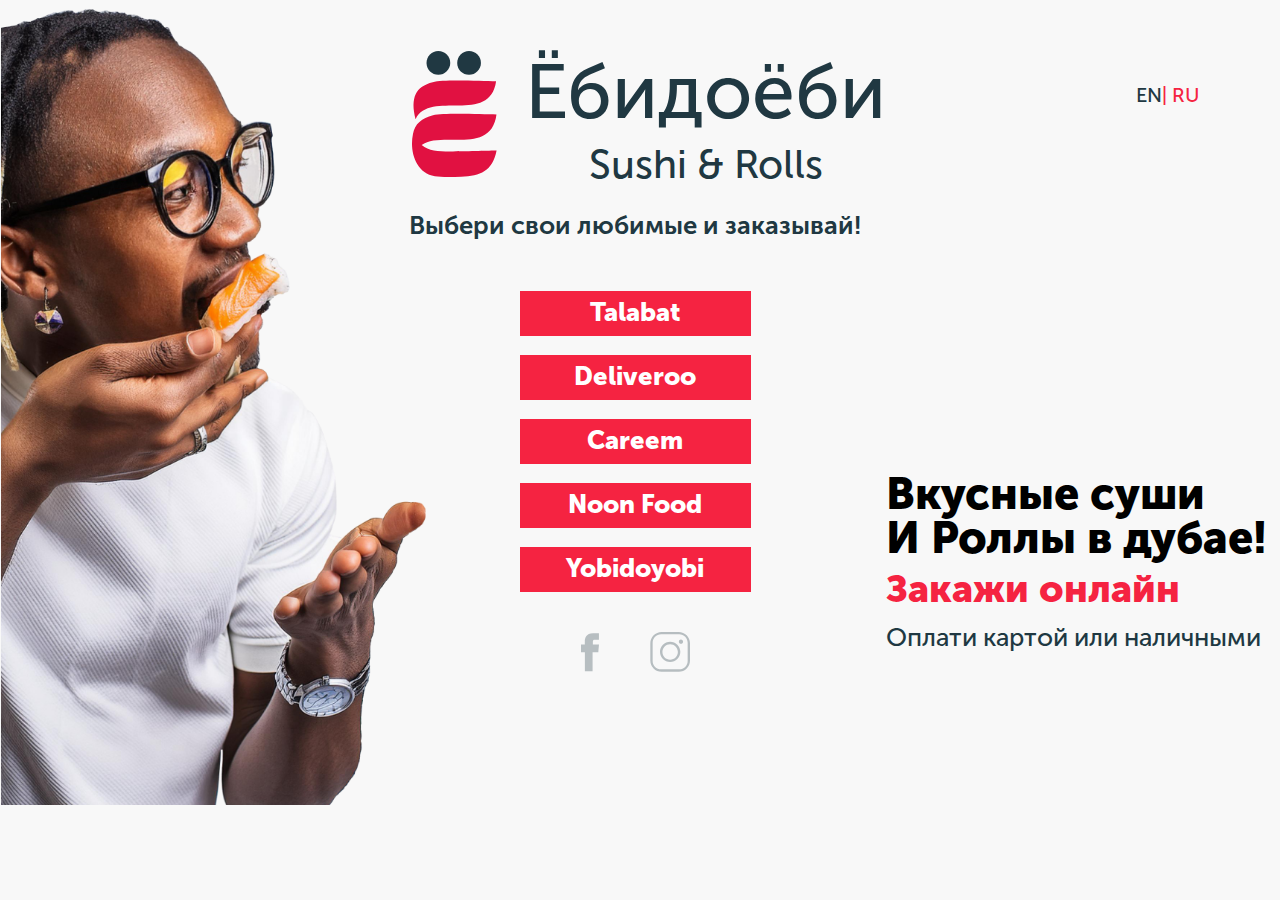
==== index_ru.html @ d7030547 "comm" ====
<!DOCTYPE html>
<html lang="en">
  <head>
    <meta charset="UTF-8" />
    <meta name="viewport" content="width=device-width, initial-scale=1.0" />
    <title>Yobi</title>
    <link rel="stylesheet" href="css/main.css" />
  </head>
  <body>
    <!DOCTYPE html>
    <html lang="en">
      <head>
        <meta charset="UTF-8" />
        <meta name="viewport" content="width=device-width, initial-scale=1.0" />
        <title>Моя страница</title>
      </head>
      <body>
        <div class="container">
          <div class="section">
            <!-- <div class="star" style="position: relative">
              <img class="star_1" src="/img/star.svg" alt="" />
              <img class="star_2" src="/img/star.svg" alt="" />
              <img class="star_3" src="/img/star.svg" alt="" />
              <img class="star_4" src="/img/star.svg" alt="" />
            </div> -->
            <img class="man-rolls" src="/img/man-rolls.png" alt="Изображение"
            style= />
          </div>
          <div class="section-center">
            <div class="block">
              <div class="lang-mobile">
                <p><a href="/index.html">EN</a></p>
                <p style="color: #f52341">| RU</p>
              </div>
              <div class="logo">
                <img
                  class="logo_g"
                  src="/img/logo.svg"
                  alt=""
                  width="139.31"
                  height="207"
                />
                <div class="title-logo">
                  <h1 class="text1-logo">Ёбидоёби</h1>
                  <p class="text1-desk">Sushi & Rolls</p>
                </div>
              </div>
              <p class="text-desk2-ru">Выбери свои любимые и заказывай!</p>
              <div
                class="buttons"
                style="
                  display: grid;
                  align-content: center;
                  justify-content: center;
                  justify-items: center;
                "
              >
                <button>
                  <a
                    href="https://www.talabat.com/uae/restaurant/702246/yobidoyobi-sushi-rolls?aid=1252"
                  >
                    Talabat</a
                  >
                </button>
                <button>
                  <a
                    href="https://deliveroo.ae/menu/dubai/dubai-business-bay/yobidoyobi-business-bay"
                    >Deliveroo</a
                  >
                </button>
                <button>
                  <a href="https://careem.me/YobidoyobiSushi">Careem</a>
                </button>
                <button>
                  <a href="https://food.noon.com/outlet/YBDYBRH67F/">
                    Noon Food</a
                  >
                </button>
                <button><a href="https://yobidoyobi.ae"></a> Yobidoyobi</button>

                <div class="social">
                  <a
                    href="https://www.facebook.com/profile.php?id=100092510825266"
                  >
                    <img
                      src="/img/facebook.svg"
                      alt=""
                      style="padding-right: 30px"
                  /></a>
                  <a href="https://www.instagram.com/sushiyobidoyobi.dubai">
                    <img src="/img/inst.svg" alt="" a
                  /></a>
                </div>
              </div>
            </div>
          </div>
          <div class="section-order">
            <div class="lang-desk">
              <p><a href="/index.html">EN</a></p>
              <p style="color: #f52341">| RU</p>
            </div>
            <div class="block-text">
              <p class="section-title">Вкусные суши <br />И Роллы в дубае!</p>
              <p class="section-description-color">Закажи онлайн</p>
              <p class="section-description-ru">Оплати картой или наличными</p>
            </div>
          </div>
        </div>
      </body>
    </html>
  </body>
</html>
---- css/main.css ----
@font-face {
  font-weight: 100; /* Соответствует значению normal */
  font-family: MuseoSans;
  src: url("../fonts/MuseoSansCyrl_100.otf");
}

@font-face {
  font-weight: 300; /* Соответствует значению bold */
  font-family: MuseoSans;
  src: url("../fonts/MuseoSansCyrl_300.otf");
}

@font-face {
  font-weight: 500;
  font-family: MuseoSans;
  src: url("../fonts/MuseoSansCyrl_500.otf");
}

@font-face {
  font-weight: 700;
  font-family: MuseoSans;
  src: url("../fonts/MuseoSansCyrl_700.otf");
}

@font-face {
  font-weight: 900;
  font-family: MuseoSans;
  src: url("../fonts/MuseoSansCyrl_900.otf");
}

body {
  position: relative;
  font-family: "Museo Sans Cyrl", sans-serif;
}

h1 {
  font-weight: 900;
}

i {
  font-weight: 100;
}

/* Box sizing rules */
*,
*::before,
*::after {
  box-sizing: border-box;
}

/* Prevent font size inflation */
html {
  -moz-text-size-adjust: none;
  -webkit-text-size-adjust: none;
  text-size-adjust: none;
}

/* Remove default margin in favour of better control in authored CSS */
body,
h1,
h2,
h3,
h4,
p,
figure,
blockquote,
dl,
dd {
  margin: 0;
  color: #203842;
}

/* Remove list styles on ul, ol elements with a list role, which suggests default styling will be removed */
ul[role="list"],
ol[role="list"] {
  list-style: none;
}

/* Set core body defaults */
body {
  line-height: 1.5;
}

/* Set shorter line heights on headings and interactive elements */
h1,
h2,
h3,
h4,
button,
input,
label {
  line-height: 1.1;
}

/* Balance text wrapping on headings */
h1,
h2,
h3,
h4 {
  text-wrap: balance;
}

/* A elements that don't have a class get default styles */
a:not([class]) {
  text-decoration-skip-ink: auto;
  color: currentColor;
  text-decoration: none;
}

/* Make images easier to work with */
img,
picture {
  padding: 1px;
}

/* Inherit fonts for inputs and buttons */
input,
textarea,
select {
  font: inherit;
}

/* Make sure textarea without a rows attribute are not tiny */
textarea:not([rows]) {
  min-height: 10em;
}

/* Anything that has been anchored to should have extra scroll margin */
:target {
  scroll-margin-block: 5ex;
}

body {
  background-color: #f8f8f8;
  margin: 0;
  padding: 0;
  font-family: "MuseoSans", Arial, sans-serif;
}
.container {
  max-width: auto;
  max-height: 100%;
  padding: 0;
  display: flex;
}
.section {
  max-width: 620px;
  flex: 1;
  border-radius: 10px;
}

.section_ru {
  flex: 1;
  border-radius: 10px;
  max-width: 620px;
}

.section-center {
  padding-top: 118px;
}

.section-center-ru {
  padding-top: 50px;
}

.title-logo {
  padding-left: 55px;
  display: flex;
  flex-direction: column;
  align-items: center;
}

.title-logo-ru {
  padding-left: 55px;
  display: flex;
  flex-direction: column;
  align-items: center;
}

.text1-logo {
  font-size: 5vw;
  font-weight: 700;
}

.text1-logo-ru {
  font-size: 95px;
  font-weight: 900;
}

.text1-desk {
  font-size: 40px;
}

.social {
  display: flex;
  justify-content: center;
  align-items: center;
  margin-top: 20px;
}
.social a {
  margin: 0 10px;
}
.block {
  display: flex;
  flex-direction: column;
  align-items: center;
  justify-content: center;
  width: 100%;
}

.text-desk2 {
  font-size: 46px;
  padding-bottom: 107px;
  padding-top: 47px;
  font-weight: 700;
}

.text-desk2-ru {
  padding-top: 37px;
  padding-bottom: 80px;
  font-size: 36px;
  font-weight: 700;
}

.section-description-ru {
  font-size: 35px;
}

.block-text {
  padding-right: 10px;
  padding-top: 450px;
  display: flex;
  flex-direction: column;
  align-items: flex-start;
  justify-content: center;
}

.block-text-ru {
  padding-right: 10px;
  padding-top: 550px;
  display: flex;
  flex-direction: column;
  align-items: flex-start;
  justify-content: center;
}
.buttons {
  margin-top: 20px;
}

.img {
  width: auto;
}

.man-rolls {
  height: 58vw;
  z-index: -1;
  position: absolute;
}

.logo {
  display: flex;
}
.logo_g {
  height: 11vw;
}

button {
  border: 0px;
  color: #fff;
  margin-bottom: 30px;
  height: 41px;
  font: inherit;
  background-color: #f52341;
  width: 239px;
  font-weight: 900;
  font-size: 30px;
}

.lang-desk {
  padding: 80px;
  display: flex;
  justify-content: flex-end;
  font-size: 20px;
}

.section-title {
  padding-right: 45px;
  font-size: 75px;
  font-weight: 900;
  color: #000;
  line-height: 100%;
}

.section-title-ru {
  padding-right: 45px;
  font-size: 60px;
  font-weight: 900;
  color: #000;
  line-height: 100%;
}

.section-description-color {
  font-size: 45px;
  font-weight: 900;
  color: #f52341;
}

.section-description-color-ru {
  font-size: 34px;
  font-weight: 900;
  color: #f52341;
}

.section-description {
  font-size: 52px;
}

.lang-mobile {
  display: none;
}

.star_1 {
  position: absolute;
  right: -1074px;
  top: 41px;
}

.star_2 {
  position: absolute;
  right: 14px;
  top: 359px;
}

.star_3 {
  position: absolute;
  right: -654px;
  top: 969px;
}

.star_4 {
  position: absolute;
  right: -774px;
  top: 359px;
}

@media only screen and (max-width: 1280px) {
  .man-rolls {
    z-index: -1;
    position: absolute;
    height: 63vw;
  }

  .section-center {
    padding-top: 50px;
  }

  .section-center-ru {
    padding-top: 50px;
  }

  .title-logo {
    padding-left: 1px;
    display: flex;
    flex-direction: column;
    align-items: center;
  }

  .title-logo-ru {
    padding-left: 1px;
    display: flex;
    flex-direction: column;
    align-items: center;
  }

  .logo_g {
    height: 10vw;
  }

  .text1-logo {
    font-size: 6vw;
    font-weight: 500;
  }

  .text1-logo-ru {
    font-size: 6vw;
    font-weight: 500;
  }

  .text-desk2 {
    font-size: 3vw;
    padding-bottom: 2vw;
    padding-top: 1vw;
    font-weight: 700;
  }

  .text-desk2-ru {
    font-size: 2vw;
    padding-bottom: 2vw;
    padding-top: 1vw;
    font-weight: 700;
  }

  .block-text {
    padding-right: 10px;
    padding-top: 22vw;
    display: flex;
    flex-direction: column;
    align-items: flex-start;
    justify-content: center;
  }

  .block-text-ru {
    padding-right: 10px;
    padding-top: 22vw;
    display: flex;
    flex-direction: column;
    align-items: flex-start;
    justify-content: center;
  }

  .section-title {
    padding-right: 3px;
    font-size: 3.5vw;
    font-weight: 900;
    color: #000;
    line-height: 100%;
  }

  .section-title-ru {
    padding-right: 3px;
    font-size: 3.5vw;
    font-weight: 900;
    color: #000;
    line-height: 100%;
  }

  .section-description-color {
    font-size: 3vw;
    font-weight: 900;
    color: #f52341;
  }

  .section-description-color-ru {
    font-size: 3vw;
    font-weight: 900;
    color: #f52341;
  }

  .section-description {
    font-size: 2vw;
  }

  .section-description-ru {
    font-size: 2vw;
  }

  button {
    border: 0px;
    color: #fff;
    margin-bottom: 1.5vw;
    height: 3.5vw;
    font: inherit;
    background-color: #f52341;
    width: 18vw;
    font-weight: 900;
    font-size: 2vw;
  }
}

@media only screen and (max-width: 576px) {
  .container {
    width: 90%; /* Ширина контейнера будет составлять 90% ширины экрана */
    margin: 0 auto;
    padding-right: 10px;
    display: flex;
    width: max-content;
    flex-direction: column;
  }

  .logo_g {
    height: 150px;
  }

  .text-desk2-ru {
    font-size: 4.5vw;
    padding-bottom: 2vw;
    padding-top: 1vw;
    font-weight: 700;
  }

  .title-logo {
    padding-left: 10px;
  }

  .block {
    padding-left: 20px;
    display: flex;
    flex-direction: column;
    align-items: flex-start;
    justify-content: center;
    width: 100%;
  }

  .section-title {
    font-size: 30px;
    font-weight: 900;
    color: #000;
    line-height: 100%;
  }

  .section-center {
    padding-top: 50px;
  }

  button {
    border: 0px;
    color: #fff;
    margin-bottom: 3.5vw;
    height: 7.5vw;
    font: inherit;
    background-color: #f52341;
    width: 47vw;
    font-weight: 900;
    font-size: 4vw;
  }

  .section-description-color {
    font-size: 18px;
    font-weight: 900;
    color: #f52341;
    padding-left: 126px;
  }

  .section-description {
    font-size: 22px;
  }

  .block-text {
    padding-top: 1px;
    display: flex;
    align-items: flex-start;
    margin-left: 15px;
    margin-top: 144px;
  }

  .text1-logo {
    font-size: 70px;
  }

  .man-rolls {
    margin-top: 387px;
    margin-left: 218px;
    height: 570px;
    transform: scale(-1, 1);
  }

  .text-desk2 {
    padding-left: 22px;
    font-size: 28px;
    margin-top: 20px;
    padding-bottom: 50px;
  }

  .lang-desk {
    display: none;
  }

  .lang-mobile {
    align-self: end;
    display: flex;
  }

  .section-description-ru {
    font-size: 18px;
  }

  .star_1 {
    position: absolute;
    right: 244px;
    top: 11px;
    width: 22px;
  }

  .star_2 {
    position: absolute;
    right: 92px;
    top: 404px;
    width: 22px;
  }

  .star_3 {
    width: 22px;
    position: absolute;
    right: 314px;
    top: 840px;
  }

  .star_4 {
    position: absolute;
    right: 488px;
    top: 832px;
    width: 22px;
  }
}

@media only screen and (max-width: 430px) {
  body {
    zoom: 0.7; /* Измените это значение по вашему усмотрению */
    /* или */
  }
}
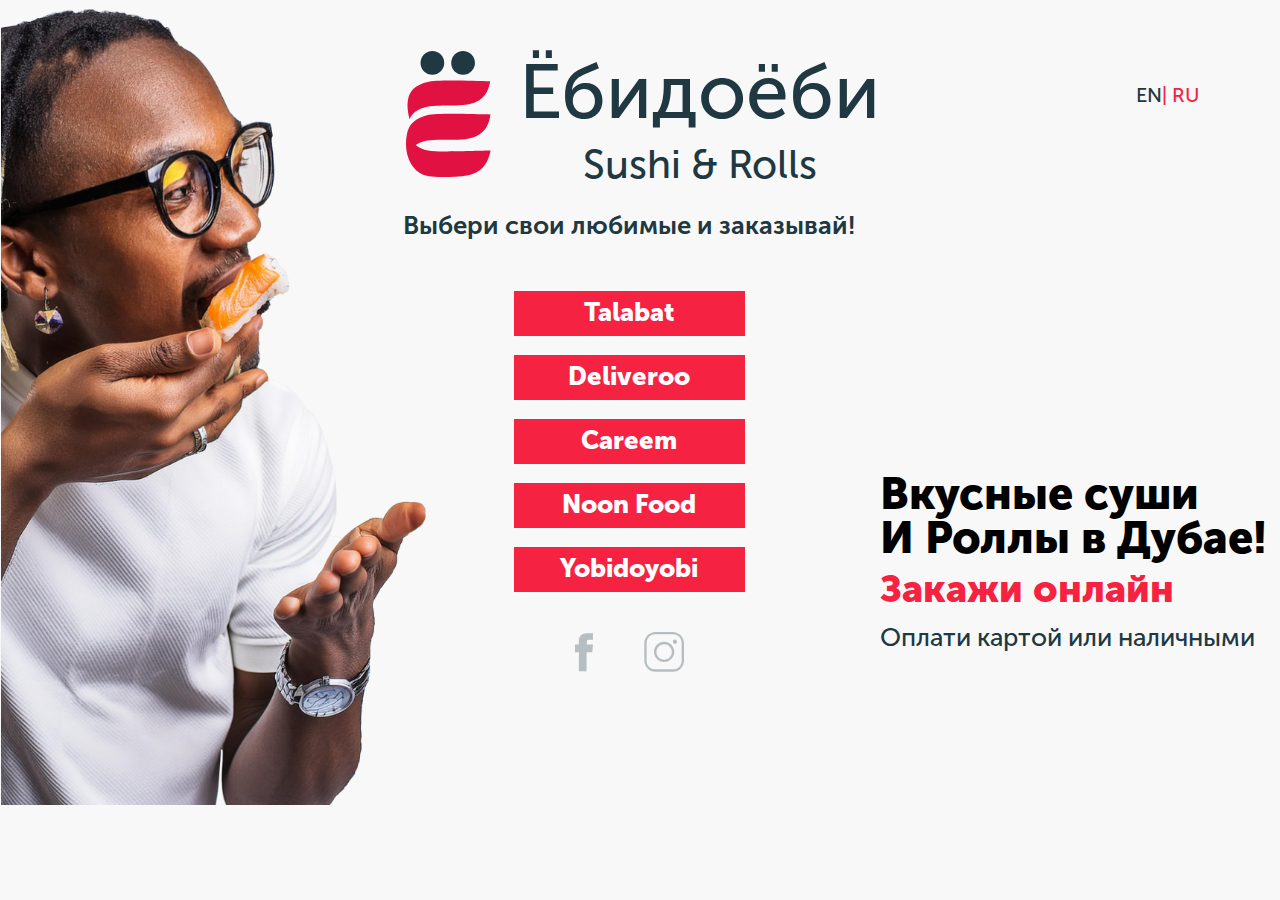
==== commit 3a328f95: "commiit_full" ====
--- a/index_ru.html
+++ b/index_ru.html
@@ -100,7 +100,9 @@
               <p style="color: #f52341">| RU</p>
             </div>
             <div class="block-text">
-              <p class="section-title">Вкусные суши <br />И Роллы в дубае!</p>
+              <p class="section-title-ru">
+                Вкусные суши <br />И Роллы в Дубае!
+              </p>
               <p class="section-description-color">Закажи онлайн</p>
               <p class="section-description-ru">Оплати картой или наличными</p>
             </div>
--- a/css/main.css
+++ b/css/main.css
@@ -208,7 +208,7 @@
 }
 
 .text-desk2 {
-  font-size: 46px;
+  font-size: 2.3vw;
   padding-bottom: 107px;
   padding-top: 47px;
   font-weight: 700;
@@ -217,7 +217,7 @@
 .text-desk2-ru {
   padding-top: 37px;
   padding-bottom: 80px;
-  font-size: 36px;
+  font-size: 2vw;
   font-weight: 700;
 }
 
@@ -253,7 +253,7 @@
 .man-rolls {
   height: 58vw;
   z-index: -1;
-  position: absolute;
+  position: relative;
 }
 
 .logo {
@@ -481,10 +481,10 @@
   }
 
   .text-desk2-ru {
-    font-size: 4.5vw;
-    padding-bottom: 2vw;
-    padding-top: 1vw;
-    font-weight: 700;
+    padding-left: 22px;
+    font-size: 28px;
+    margin-top: 20px;
+    padding-bottom: 50px;
   }
 
   .title-logo {
@@ -502,6 +502,13 @@
 
   .section-title {
     font-size: 30px;
+    font-weight: 900;
+    color: #000;
+    line-height: 100%;
+  }
+
+  .section-title-ru {
+    font-size: 27px;
     font-weight: 900;
     color: #000;
     line-height: 100%;
@@ -527,7 +534,6 @@
     font-size: 18px;
     font-weight: 900;
     color: #f52341;
-    padding-left: 126px;
   }
 
   .section-description {
@@ -535,11 +541,10 @@
   }
 
   .block-text {
-    padding-top: 1px;
+    padding-top: 250px;
     display: flex;
     align-items: flex-start;
     margin-left: 15px;
-    margin-top: 144px;
   }
 
   .text1-logo {
@@ -547,9 +552,9 @@
   }
 
   .man-rolls {
-    margin-top: 387px;
-    margin-left: 218px;
-    height: 570px;
+    margin-top: 444px;
+    margin-left: 175px;
+    height: 651px;
     transform: scale(-1, 1);
   }
 
@@ -570,7 +575,7 @@
   }
 
   .section-description-ru {
-    font-size: 18px;
+    font-size: 16px;
   }
 
   .star_1 {
@@ -603,8 +608,77 @@
 }
 
 @media only screen and (max-width: 430px) {
-  body {
-    zoom: 0.7; /* Измените это значение по вашему усмотрению */
-    /* или */
-  }
-}
+  .container {
+    width: 90%;
+    margin: 0;
+    padding-right: 10px;
+    display: flex;
+    width: max-content;
+    flex-direction: column;
+  }
+  .logo_g {
+    height: 110px;
+  }
+  .text1-logo {
+    font-size: 45px;
+  }
+
+  .logo_g {
+    margin-left: -20px;
+    margin-right: -26px;
+    height: 110px;
+  }
+  .text1-desk {
+    font-size: 26px;
+  }
+
+  .text-desk2 {
+    padding-left: 22px;
+    font-size: 23px;
+    margin-top: 20px;
+    padding-bottom: 50px;
+  }
+
+  .text-desk2-ru {
+    padding-left: 1px;
+    font-size: 22px;
+    margin-top: 20px;
+    padding-bottom: 50px;
+  }
+
+  .man-rolls {
+    margin-top: 407px;
+    margin-left: 119px;
+    height: 520px;
+    transform: scale(-1, 1);
+  }
+
+  .block-text {
+    padding-top: 157px;
+    display: flex;
+    align-items: flex-start;
+    margin-left: 15px;
+  }
+
+  .section-title {
+    font-size: 22px;
+    font-weight: 900;
+    color: #000;
+    line-height: 100%;
+  }
+
+  .section-title-ru {
+    font-size: 19px;
+    font-weight: 900;
+    color: #000;
+    line-height: 100%;
+  }
+
+  .section-description {
+    font-size: 15px;
+  }
+
+  .section-description-ru {
+    font-size: 11px;
+  }
+}
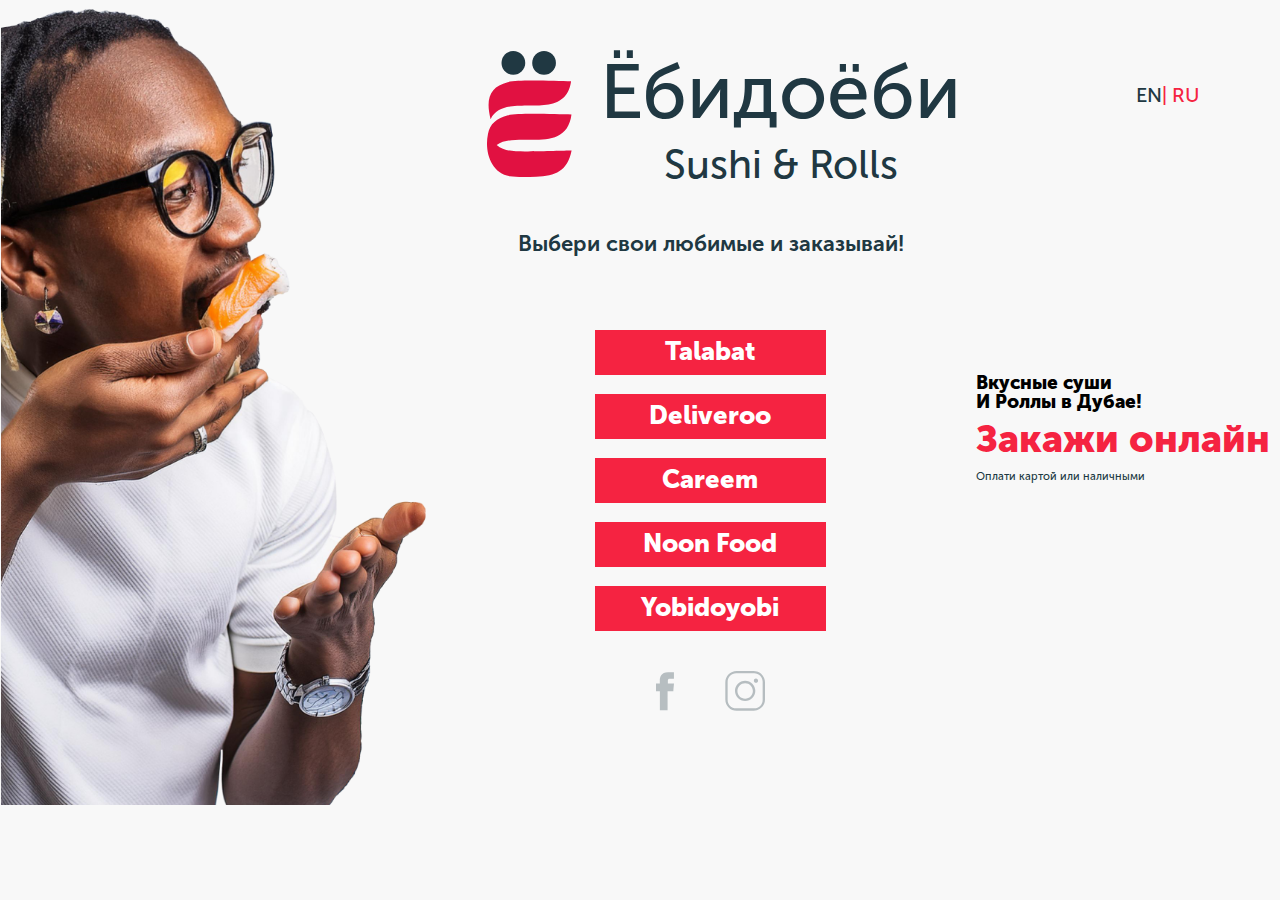
==== commit f83768b1: "Commit_3" ====
--- a/index_ru.html
+++ b/index_ru.html
@@ -76,8 +76,9 @@
                     Noon Food</a
                   >
                 </button>
-                <button><a href="https://yobidoyobi.ae"></a> Yobidoyobi</button>
-
+                <button>
+                  <a href="https://yobidoyobi.ae"> Yobidoyobi</a>
+                </button>
                 <div class="social">
                   <a
                     href="https://www.facebook.com/profile.php?id=100092510825266"
--- a/css/main.css
+++ b/css/main.css
@@ -53,6 +53,7 @@
   -moz-text-size-adjust: none;
   -webkit-text-size-adjust: none;
   text-size-adjust: none;
+  overflow: hidden;
 }
 
 /* Remove default margin in favour of better control in authored CSS */
@@ -284,7 +285,7 @@
 
 .section-title {
   padding-right: 45px;
-  font-size: 75px;
+  font-size: 68px;
   font-weight: 900;
   color: #000;
   line-height: 100%;
@@ -311,7 +312,7 @@
 }
 
 .section-description {
-  font-size: 52px;
+  font-size: 40px;
 }
 
 .lang-mobile {
@@ -419,7 +420,7 @@
 
   .section-title {
     padding-right: 3px;
-    font-size: 3.5vw;
+    font-size: 2.5vw;
     font-weight: 900;
     color: #000;
     line-height: 100%;
@@ -469,10 +470,10 @@
 @media only screen and (max-width: 576px) {
   .container {
     width: 90%; /* Ширина контейнера будет составлять 90% ширины экрана */
-    margin: 0 auto;
+    margin: 0;
     padding-right: 10px;
     display: flex;
-    width: max-content;
+
     flex-direction: column;
   }
 
@@ -484,7 +485,7 @@
     padding-left: 22px;
     font-size: 28px;
     margin-top: 20px;
-    padding-bottom: 50px;
+    padding-bottom: 30px;
   }
 
   .title-logo {
@@ -501,21 +502,22 @@
   }
 
   .section-title {
-    font-size: 30px;
+    font-size: 20px;
     font-weight: 900;
     color: #000;
     line-height: 100%;
+    padding: 0px;
   }
 
   .section-title-ru {
-    font-size: 27px;
+    font-size: 15px;
     font-weight: 900;
     color: #000;
     line-height: 100%;
   }
 
   .section-center {
-    padding-top: 50px;
+    padding-top: 30px;
   }
 
   button {
@@ -531,30 +533,32 @@
   }
 
   .section-description-color {
-    font-size: 18px;
+    font-size: 16px;
     font-weight: 900;
     color: #f52341;
   }
 
   .section-description {
-    font-size: 22px;
+    font-size: 16px;
   }
 
   .block-text {
-    padding-top: 250px;
+    padding-top: 10px;
     display: flex;
     align-items: flex-start;
     margin-left: 15px;
   }
 
   .text1-logo {
-    font-size: 70px;
+    font-size: 40px;
   }
 
   .man-rolls {
-    margin-top: 444px;
-    margin-left: 175px;
-    height: 651px;
+    margin-right: 0px;
+    margin-top: 40vh;
+    margin-left: 57vw;
+    height: 50%;
+    max-width: 50%;
     transform: scale(-1, 1);
   }
 
@@ -609,7 +613,6 @@
 
 @media only screen and (max-width: 430px) {
   .container {
-    width: 90%;
     margin: 0;
     padding-right: 10px;
     display: flex;
@@ -633,10 +636,40 @@
   }
 
   .text-desk2 {
-    padding-left: 22px;
+    padding-left: 1px;
     font-size: 23px;
     margin-top: 20px;
     padding-bottom: 50px;
+  }
+
+  .man-rolls {
+    margin-top: 50vh;
+    margin-left: 38vw;
+    height: 40vh;
+    transform: scale(-1.5, 1.5);
+}
+  }
+
+  .block-text {
+    padding-top: 183px;
+    display: flex;
+    align-items: flex-start;
+    margin-left: 15px;
+  }
+
+  .section-title {
+    font-size: 22px;
+    font-weight: 900;
+    color: #000;
+    line-height: 100%;
+  }
+
+  .section-description {
+    font-size: 11px;
+  }
+
+  .section-description-ru {
+    font-size: 11px;
   }
 
   .text-desk2-ru {
@@ -646,39 +679,10 @@
     padding-bottom: 50px;
   }
 
-  .man-rolls {
-    margin-top: 407px;
-    margin-left: 119px;
-    height: 520px;
-    transform: scale(-1, 1);
-  }
-
-  .block-text {
-    padding-top: 157px;
-    display: flex;
-    align-items: flex-start;
-    margin-left: 15px;
-  }
-
-  .section-title {
-    font-size: 22px;
+  .section-title-ru {
+    font-size: 19px;
     font-weight: 900;
     color: #000;
     line-height: 100%;
   }
-
-  .section-title-ru {
-    font-size: 19px;
-    font-weight: 900;
-    color: #000;
-    line-height: 100%;
-  }
-
-  .section-description {
-    font-size: 15px;
-  }
-
-  .section-description-ru {
-    font-size: 11px;
-  }
-}
+}
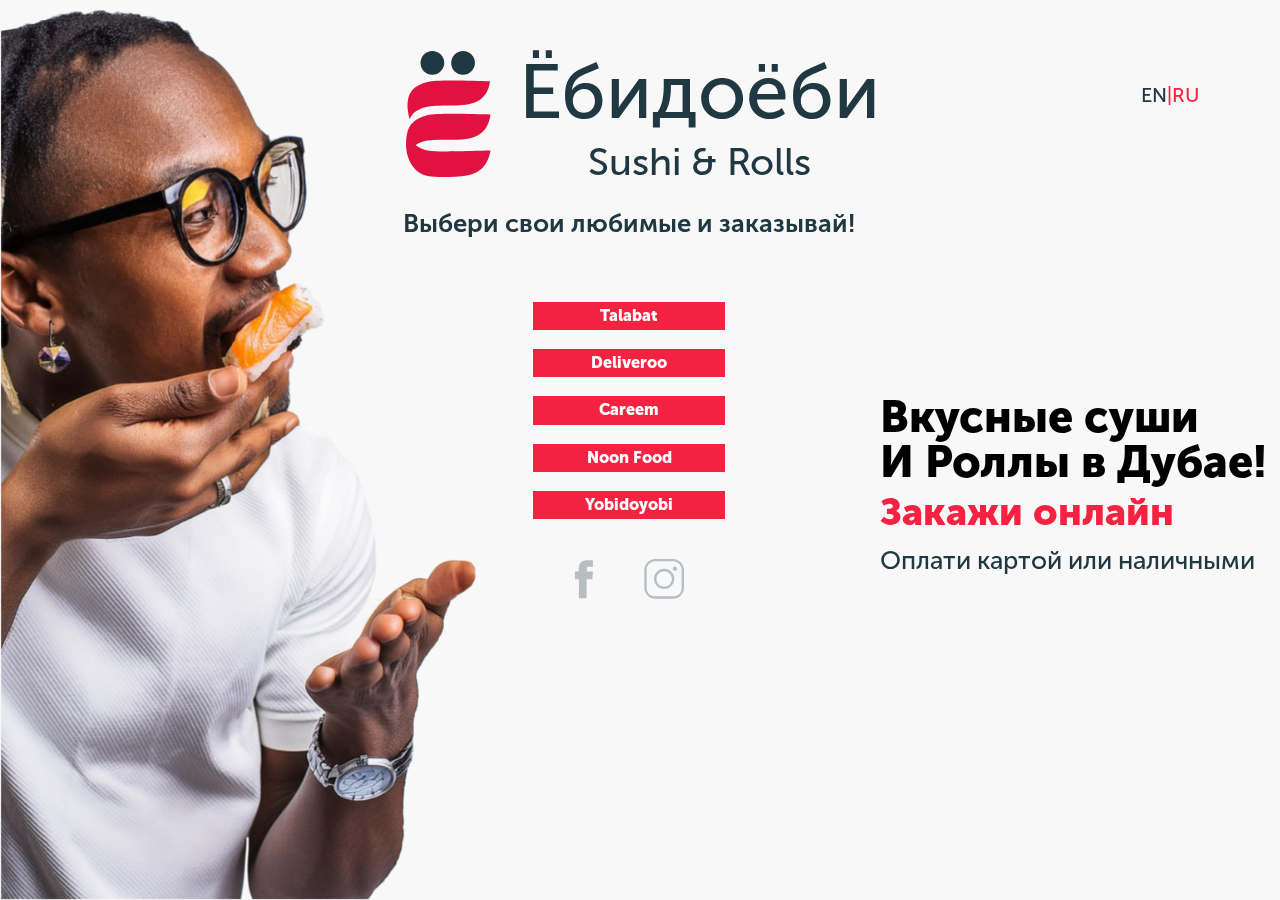
==== commit 08a7e892: "commit_t" ====
--- a/index_ru.html
+++ b/index_ru.html
@@ -30,7 +30,7 @@
             <div class="block">
               <div class="lang-mobile">
                 <p><a href="/index.html">EN</a></p>
-                <p style="color: #f52341">| RU</p>
+                <p style="color: #f52341">|RU</p>
               </div>
               <div class="logo">
                 <img
@@ -98,7 +98,7 @@
           <div class="section-order">
             <div class="lang-desk">
               <p><a href="/index.html">EN</a></p>
-              <p style="color: #f52341">| RU</p>
+              <p style="color: #f52341">|RU</p>
             </div>
             <div class="block-text">
               <p class="section-title-ru">
--- a/css/main.css
+++ b/css/main.css
@@ -53,7 +53,6 @@
   -moz-text-size-adjust: none;
   -webkit-text-size-adjust: none;
   text-size-adjust: none;
-  overflow: hidden;
 }
 
 /* Remove default margin in favour of better control in authored CSS */
@@ -142,6 +141,7 @@
   max-height: 100%;
   padding: 0;
   display: flex;
+  justify-content: space-between;
 }
 .section {
   max-width: 620px;
@@ -156,7 +156,7 @@
 }
 
 .section-center {
-  padding-top: 118px;
+  padding-top: 5vw;
 }
 
 .section-center-ru {
@@ -188,7 +188,7 @@
 }
 
 .text1-desk {
-  font-size: 40px;
+  font-size: 3vw;
 }
 
 .social {
@@ -209,9 +209,9 @@
 }
 
 .text-desk2 {
-  font-size: 2.3vw;
-  padding-bottom: 107px;
-  padding-top: 47px;
+  padding-top: 3vw;
+  padding-bottom: 4vw;
+  font-size: 2vw;
   font-weight: 700;
 }
 
@@ -228,7 +228,7 @@
 
 .block-text {
   padding-right: 10px;
-  padding-top: 450px;
+  padding-top: 23vw;
   display: flex;
   flex-direction: column;
   align-items: flex-start;
@@ -252,9 +252,10 @@
 }
 
 .man-rolls {
-  height: 58vw;
   z-index: -1;
-  position: relative;
+  position: fixed;
+  height: auto;
+  max-height: 100%;
 }
 
 .logo {
@@ -268,12 +269,12 @@
   border: 0px;
   color: #fff;
   margin-bottom: 30px;
-  height: 41px;
+  height: 2.2vw;
   font: inherit;
   background-color: #f52341;
-  width: 239px;
-  font-weight: 900;
-  font-size: 30px;
+  width: 15vw;
+  font-weight: 900;
+  font-size: 1.5vw;
 }
 
 .lang-desk {
@@ -285,7 +286,7 @@
 
 .section-title {
   padding-right: 45px;
-  font-size: 68px;
+  font-size: 3.5vw;
   font-weight: 900;
   color: #000;
   line-height: 100%;
@@ -293,14 +294,14 @@
 
 .section-title-ru {
   padding-right: 45px;
-  font-size: 60px;
+  font-size: 3.5vw;
   font-weight: 900;
   color: #000;
   line-height: 100%;
 }
 
 .section-description-color {
-  font-size: 45px;
+  font-size: 2vw;
   font-weight: 900;
   color: #f52341;
 }
@@ -311,8 +312,8 @@
   color: #f52341;
 }
 
-.section-description {
-  font-size: 40px;
+.section-description-ru {
+  font-size: 2vw;
 }
 
 .lang-mobile {
@@ -343,137 +344,137 @@
   top: 359px;
 }
 
-@media only screen and (max-width: 1280px) {
+@media only screen and (max-width: 1300px) {
   .man-rolls {
     z-index: -1;
-    position: absolute;
-    height: 63vw;
-  }
-
-  .section-center {
-    padding-top: 50px;
-  }
-
-  .section-center-ru {
-    padding-top: 50px;
-  }
-
-  .title-logo {
-    padding-left: 1px;
-    display: flex;
-    flex-direction: column;
-    align-items: center;
-  }
-
-  .title-logo-ru {
-    padding-left: 1px;
-    display: flex;
-    flex-direction: column;
-    align-items: center;
-  }
-
-  .logo_g {
-    height: 10vw;
-  }
-
-  .text1-logo {
-    font-size: 6vw;
-    font-weight: 500;
-  }
-
-  .text1-logo-ru {
-    font-size: 6vw;
-    font-weight: 500;
-  }
-
-  .text-desk2 {
-    font-size: 3vw;
-    padding-bottom: 2vw;
-    padding-top: 1vw;
-    font-weight: 700;
-  }
-
-  .text-desk2-ru {
-    font-size: 2vw;
-    padding-bottom: 2vw;
-    padding-top: 1vw;
-    font-weight: 700;
-  }
-
-  .block-text {
-    padding-right: 10px;
-    padding-top: 22vw;
-    display: flex;
-    flex-direction: column;
-    align-items: flex-start;
-    justify-content: center;
-  }
-
-  .block-text-ru {
-    padding-right: 10px;
-    padding-top: 22vw;
-    display: flex;
-    flex-direction: column;
-    align-items: flex-start;
-    justify-content: center;
-  }
-
-  .section-title {
-    padding-right: 3px;
-    font-size: 2.5vw;
-    font-weight: 900;
-    color: #000;
-    line-height: 100%;
-  }
-
-  .section-title-ru {
-    padding-right: 3px;
-    font-size: 3.5vw;
-    font-weight: 900;
-    color: #000;
-    line-height: 100%;
-  }
-
-  .section-description-color {
-    font-size: 3vw;
-    font-weight: 900;
-    color: #f52341;
-  }
-
-  .section-description-color-ru {
-    font-size: 3vw;
-    font-weight: 900;
-    color: #f52341;
-  }
-
-  .section-description {
-    font-size: 2vw;
-  }
-
-  .section-description-ru {
-    font-size: 2vw;
-  }
-
-  button {
-    border: 0px;
-    color: #fff;
-    margin-bottom: 1.5vw;
-    height: 3.5vw;
-    font: inherit;
-    background-color: #f52341;
-    width: 18vw;
-    font-weight: 900;
-    font-size: 2vw;
-  }
+    position: fixed;
+    height: auto;
+    max-height: 100%;
+  }
+}
+
+.section-center {
+  padding-top: 50px;
+}
+
+.section-center-ru {
+  padding-top: 50px;
+}
+
+.title-logo {
+  padding-left: 1px;
+  display: flex;
+  flex-direction: column;
+  align-items: center;
+}
+
+.title-logo-ru {
+  padding-left: 1px;
+  display: flex;
+  flex-direction: column;
+  align-items: center;
+}
+
+.logo_g {
+  height: 10vw;
+}
+
+.text1-logo {
+  font-size: 6vw;
+  font-weight: 500;
+}
+
+.text1-logo-ru {
+  font-size: 6vw;
+  font-weight: 500;
+}
+
+.text-desk2 {
+  padding-top: 2vw;
+  padding-bottom: 3vw;
+  padding-top: 1vw;
+  font-weight: 700;
+}
+
+.text-desk2-ru {
+  padding-top: 2vw;
+  padding-bottom: 3vw;
+  padding-top: 1vw;
+  font-weight: 700;
+}
+
+.block-text {
+  padding-right: 10px;
+  padding-top: 16vw;
+  display: flex;
+  flex-direction: column;
+  align-items: flex-start;
+  justify-content: center;
+}
+
+.block-text-ru {
+  padding-right: 10px;
+  padding-top: 16vw;
+  display: flex;
+  flex-direction: column;
+  align-items: flex-start;
+  justify-content: center;
+}
+
+.section-title {
+  font-size: 3.5vw;
+  font-weight: 900;
+  color: #000;
+  line-height: 100%;
+}
+
+.section-title-ru {
+  padding-right: 3px;
+  font-size: 3.5vw;
+  font-weight: 900;
+  color: #000;
+  line-height: 100%;
+}
+
+.section-description-color {
+  font-size: 3vw;
+  font-weight: 900;
+  color: #f52341;
+}
+
+.section-description-color-ru {
+  font-size: 3vw;
+  font-weight: 900;
+  color: #f52341;
+}
+
+.section-description {
+  font-size: 2vw;
+}
+
+.section-description-ru {
+  font-size: 2vw;
+}
+
+button {
+  border: 0px;
+  color: #fff;
+  margin-bottom: 1.5vw;
+  /* height: 3.5vw; */
+  font: inherit;
+  background-color: #f52341;
+  /* width: 18vw; */
+  font-weight: 900;
+  /* font-size: 2vw; */
 }
 
 @media only screen and (max-width: 576px) {
   .container {
     width: 90%; /* Ширина контейнера будет составлять 90% ширины экрана */
-    margin: 0;
+    margin: 0 auto;
     padding-right: 10px;
     display: flex;
-
+    width: max-content;
     flex-direction: column;
   }
 
@@ -483,9 +484,9 @@
 
   .text-desk2-ru {
     padding-left: 22px;
-    font-size: 28px;
+    font-size: 5vw;
     margin-top: 20px;
-    padding-bottom: 30px;
+    padding-bottom: 50px;
   }
 
   .title-logo {
@@ -502,22 +503,21 @@
   }
 
   .section-title {
-    font-size: 20px;
+    font-size: 30px;
     font-weight: 900;
     color: #000;
     line-height: 100%;
-    padding: 0px;
   }
 
   .section-title-ru {
-    font-size: 15px;
+    font-size: 27px;
     font-weight: 900;
     color: #000;
     line-height: 100%;
   }
 
   .section-center {
-    padding-top: 30px;
+    padding-top: 50px;
   }
 
   button {
@@ -533,38 +533,41 @@
   }
 
   .section-description-color {
-    font-size: 16px;
+    font-size: 18px;
     font-weight: 900;
     color: #f52341;
   }
 
   .section-description {
-    font-size: 16px;
+    font-size: 22px;
   }
 
   .block-text {
-    padding-top: 10px;
+    padding-top: 250px;
     display: flex;
     align-items: flex-start;
     margin-left: 15px;
   }
 
   .text1-logo {
-    font-size: 40px;
+    font-size: 10vw;
   }
 
   .man-rolls {
-    margin-right: 0px;
-    margin-top: 40vh;
-    margin-left: 57vw;
-    height: 50%;
-    max-width: 50%;
-    transform: scale(-1, 1);
+    top: 403px;
+    z-index: -1;
+    position: absolute;
+    /* height: auto; */
+    /* height: 500px; */
+    left: 99px;
+    max-height: 100%;
+    max-width: 100%;
+    transform: scale(-0.65, 0.65);
   }
 
   .text-desk2 {
     padding-left: 22px;
-    font-size: 28px;
+    font-size: 5.8vw;
     margin-top: 20px;
     padding-bottom: 50px;
   }
@@ -620,38 +623,40 @@
     flex-direction: column;
   }
   .logo_g {
-    height: 110px;
-  }
-  .text1-logo {
-    font-size: 45px;
-  }
-
-  .logo_g {
     margin-left: -20px;
     margin-right: -26px;
     height: 110px;
-  }
+    height: 21vw;
+  }
+  .text1-logo {
+    font-weight: 900;
+  }
+
   .text1-desk {
-    font-size: 26px;
+    font-size: 7vw;
   }
 
   .text-desk2 {
     padding-left: 1px;
-    font-size: 23px;
+    /* font-size: 23px; */
     margin-top: 20px;
     padding-bottom: 50px;
   }
 
   .man-rolls {
-    margin-top: 50vh;
-    margin-left: 38vw;
-    height: 40vh;
-    transform: scale(-1.5, 1.5);
-}
+    top: 279px;
+    z-index: -1;
+    position: absolute;
+    /* height: auto; */
+    /* height: 500px; */
+    left: 15vw;
+    max-height: 100%;
+    max-width: 100%;
+    transform: scale(-0.7, 0.7);
   }
 
   .block-text {
-    padding-top: 183px;
+    padding-top: 128px;
     display: flex;
     align-items: flex-start;
     margin-left: 15px;
@@ -674,7 +679,7 @@
 
   .text-desk2-ru {
     padding-left: 1px;
-    font-size: 22px;
+    /* font-size: 20px; */
     margin-top: 20px;
     padding-bottom: 50px;
   }
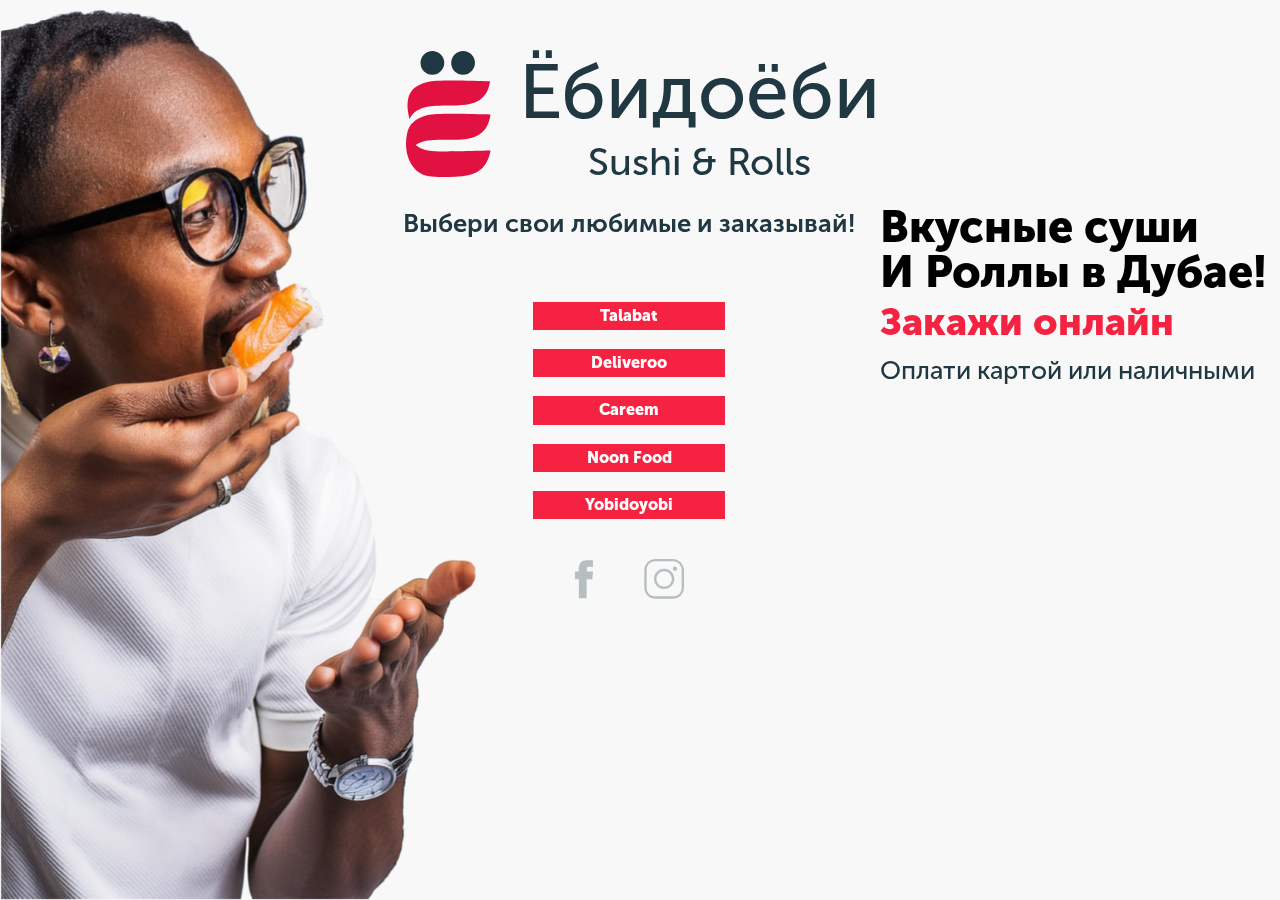
==== commit 71f5a3e1: "ma" ====
--- a/index_ru.html
+++ b/index_ru.html
@@ -28,10 +28,10 @@
           </div>
           <div class="section-center">
             <div class="block">
-              <div class="lang-mobile">
+              <!-- <div class="lang-mobile">
                 <p><a href="/index.html">EN</a></p>
                 <p style="color: #f52341">|RU</p>
-              </div>
+              </div> -->
               <div class="logo">
                 <img
                   class="logo_g"
@@ -55,30 +55,30 @@
                   justify-items: center;
                 "
               >
-                <button>
-                  <a
-                    href="https://www.talabat.com/uae/restaurant/702246/yobidoyobi-sushi-rolls?aid=1252"
-                  >
-                    Talabat</a
-                  >
+                <button
+                  onclick="window.location.href='https://www.talabat.com/uae/restaurant/702246/yobidoyobi-sushi-rolls?aid=1252'"
+                >
+                  Talabat
                 </button>
-                <button>
-                  <a
-                    href="https://deliveroo.ae/menu/dubai/dubai-business-bay/yobidoyobi-business-bay"
-                    >Deliveroo</a
-                  >
+                <button
+                  onclick="window.location.href='https://deliveroo.ae/menu/dubai/dubai-business-bay/yobidoyobi-business-bay'"
+                >
+                  Deliveroo
                 </button>
-                <button>
-                  <a href="https://careem.me/YobidoyobiSushi">Careem</a>
+                <button
+                  onclick="window.location.href='https://careem.me/YobidoyobiSushi'"
+                >
+                  Careem
                 </button>
-                <button>
-                  <a href="https://food.noon.com/outlet/YBDYBRH67F/">
-                    Noon Food</a
-                  >
+                <button
+                  onclick="window.location.href='https://food.noon.com/outlet/YBDYBRH67F/'"
+                >
+                  Noon Food
                 </button>
-                <button>
-                  <a href="https://yobidoyobi.ae"> Yobidoyobi</a>
+                <button onclick="window.location.href='https://yobidoyobi.ae'">
+                  Yobidoyobi
                 </button>
+
                 <div class="social">
                   <a
                     href="https://www.facebook.com/profile.php?id=100092510825266"
@@ -96,10 +96,10 @@
             </div>
           </div>
           <div class="section-order">
-            <div class="lang-desk">
+            <!-- <div class="lang-desk">
               <p><a href="/index.html">EN</a></p>
               <p style="color: #f52341">|RU</p>
-            </div>
+            </div> -->
             <div class="block-text">
               <p class="section-title-ru">
                 Вкусные суши <br />И Роллы в Дубае!
--- a/css/main.css
+++ b/css/main.css
@@ -92,6 +92,10 @@
   line-height: 1.1;
 }
 
+button {
+  cursor: pointer;
+}
+
 /* Balance text wrapping on headings */
 h1,
 h2,
@@ -517,7 +521,7 @@
   }
 
   .section-center {
-    padding-top: 50px;
+    padding-top: 20px;
   }
 
   button {
@@ -616,6 +620,7 @@
 
 @media only screen and (max-width: 430px) {
   .container {
+    transition: height 0.3s linear;
     margin: 0;
     padding-right: 10px;
     display: flex;
@@ -644,7 +649,7 @@
   }
 
   .man-rolls {
-    top: 279px;
+    top: 174px;
     z-index: -1;
     position: absolute;
     /* height: auto; */
@@ -656,7 +661,7 @@
   }
 
   .block-text {
-    padding-top: 128px;
+    padding-top: 17vw;
     display: flex;
     align-items: flex-start;
     margin-left: 15px;
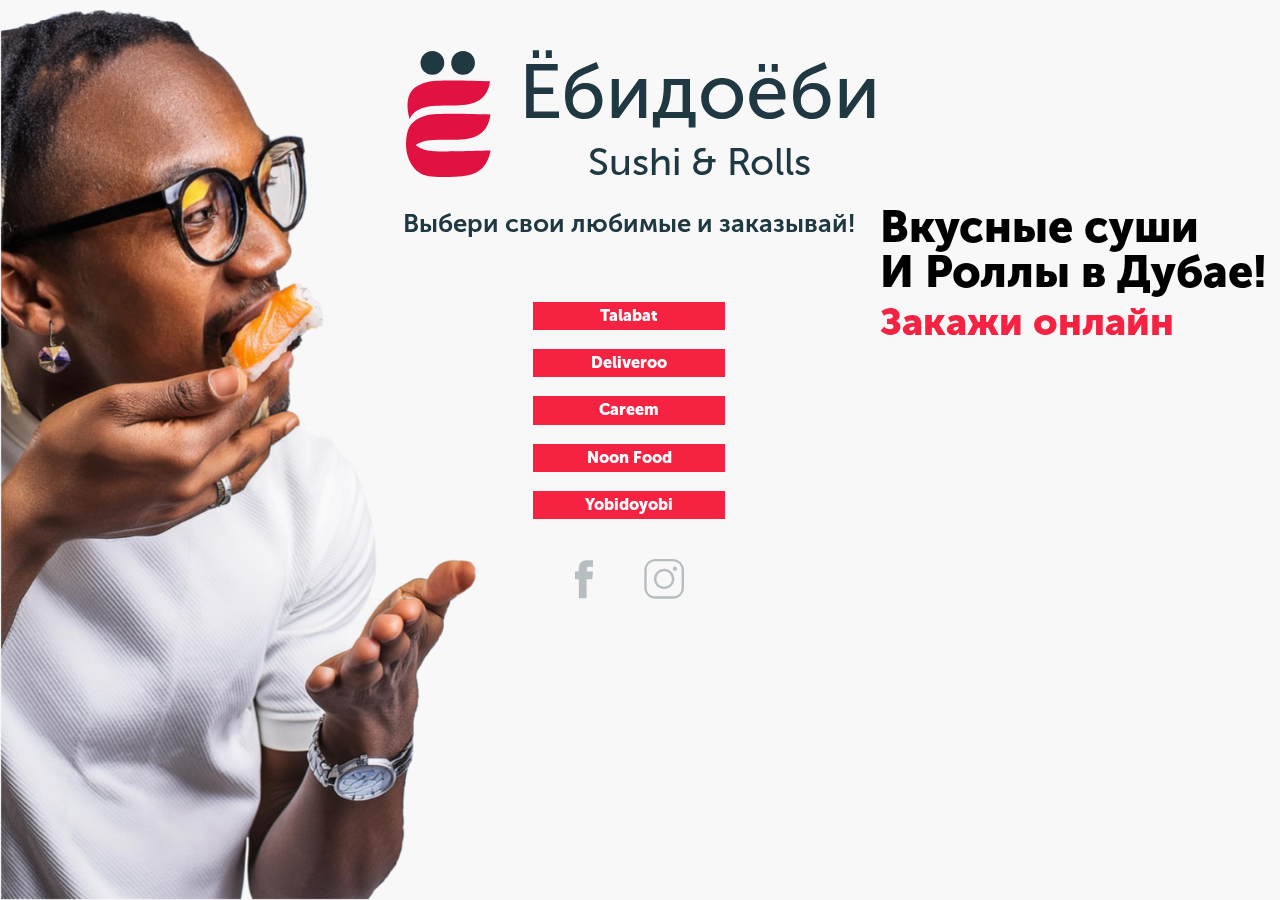
==== commit e3ca7432: "eng" ====
--- a/index_ru.html
+++ b/index_ru.html
@@ -105,7 +105,7 @@
                 Вкусные суши <br />И Роллы в Дубае!
               </p>
               <p class="section-description-color">Закажи онлайн</p>
-              <p class="section-description-ru">Оплати картой или наличными</p>
+              <!-- <p class="section-description-ru">Оплати картой или наличными</p> -->
             </div>
           </div>
         </div>
--- a/css/main.css
+++ b/css/main.css
@@ -654,7 +654,7 @@
     position: absolute;
     /* height: auto; */
     /* height: 500px; */
-    left: 15vw;
+    left: 18vw;
     max-height: 100%;
     max-width: 100%;
     transform: scale(-0.7, 0.7);
